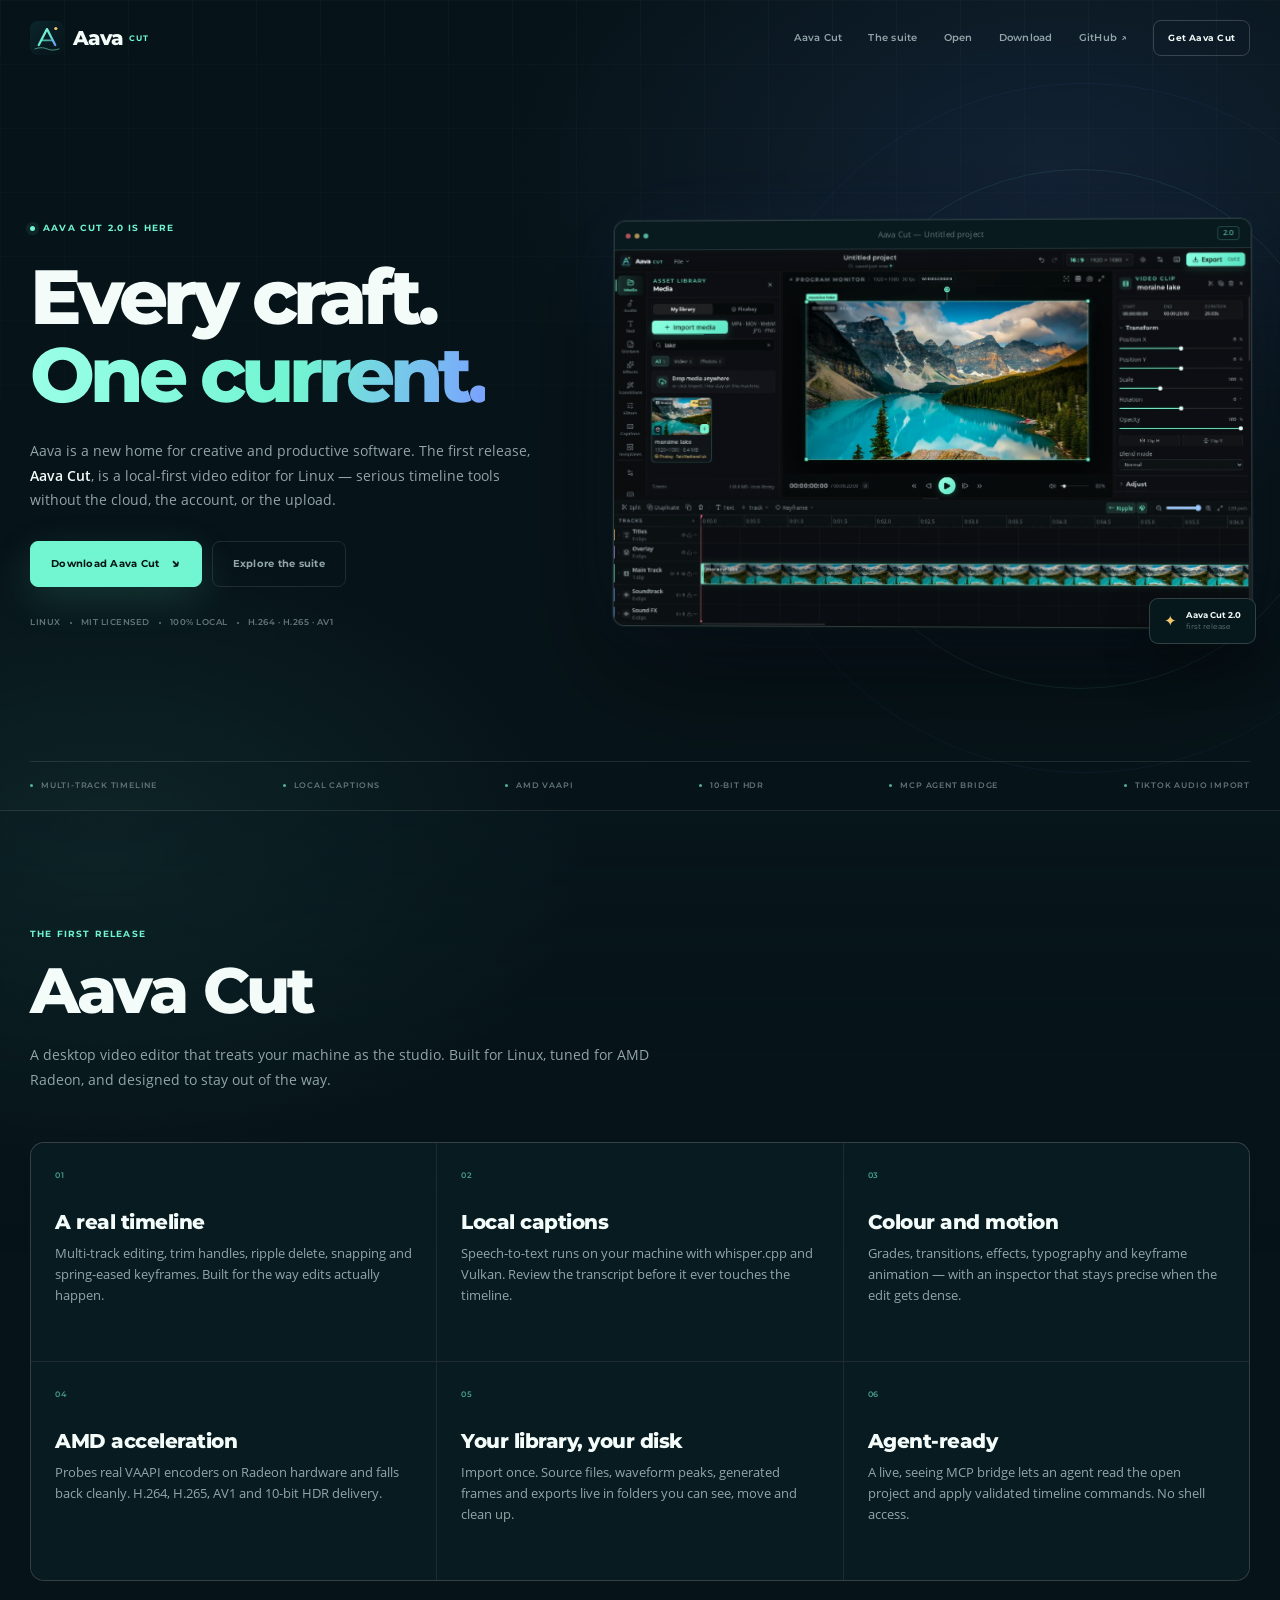
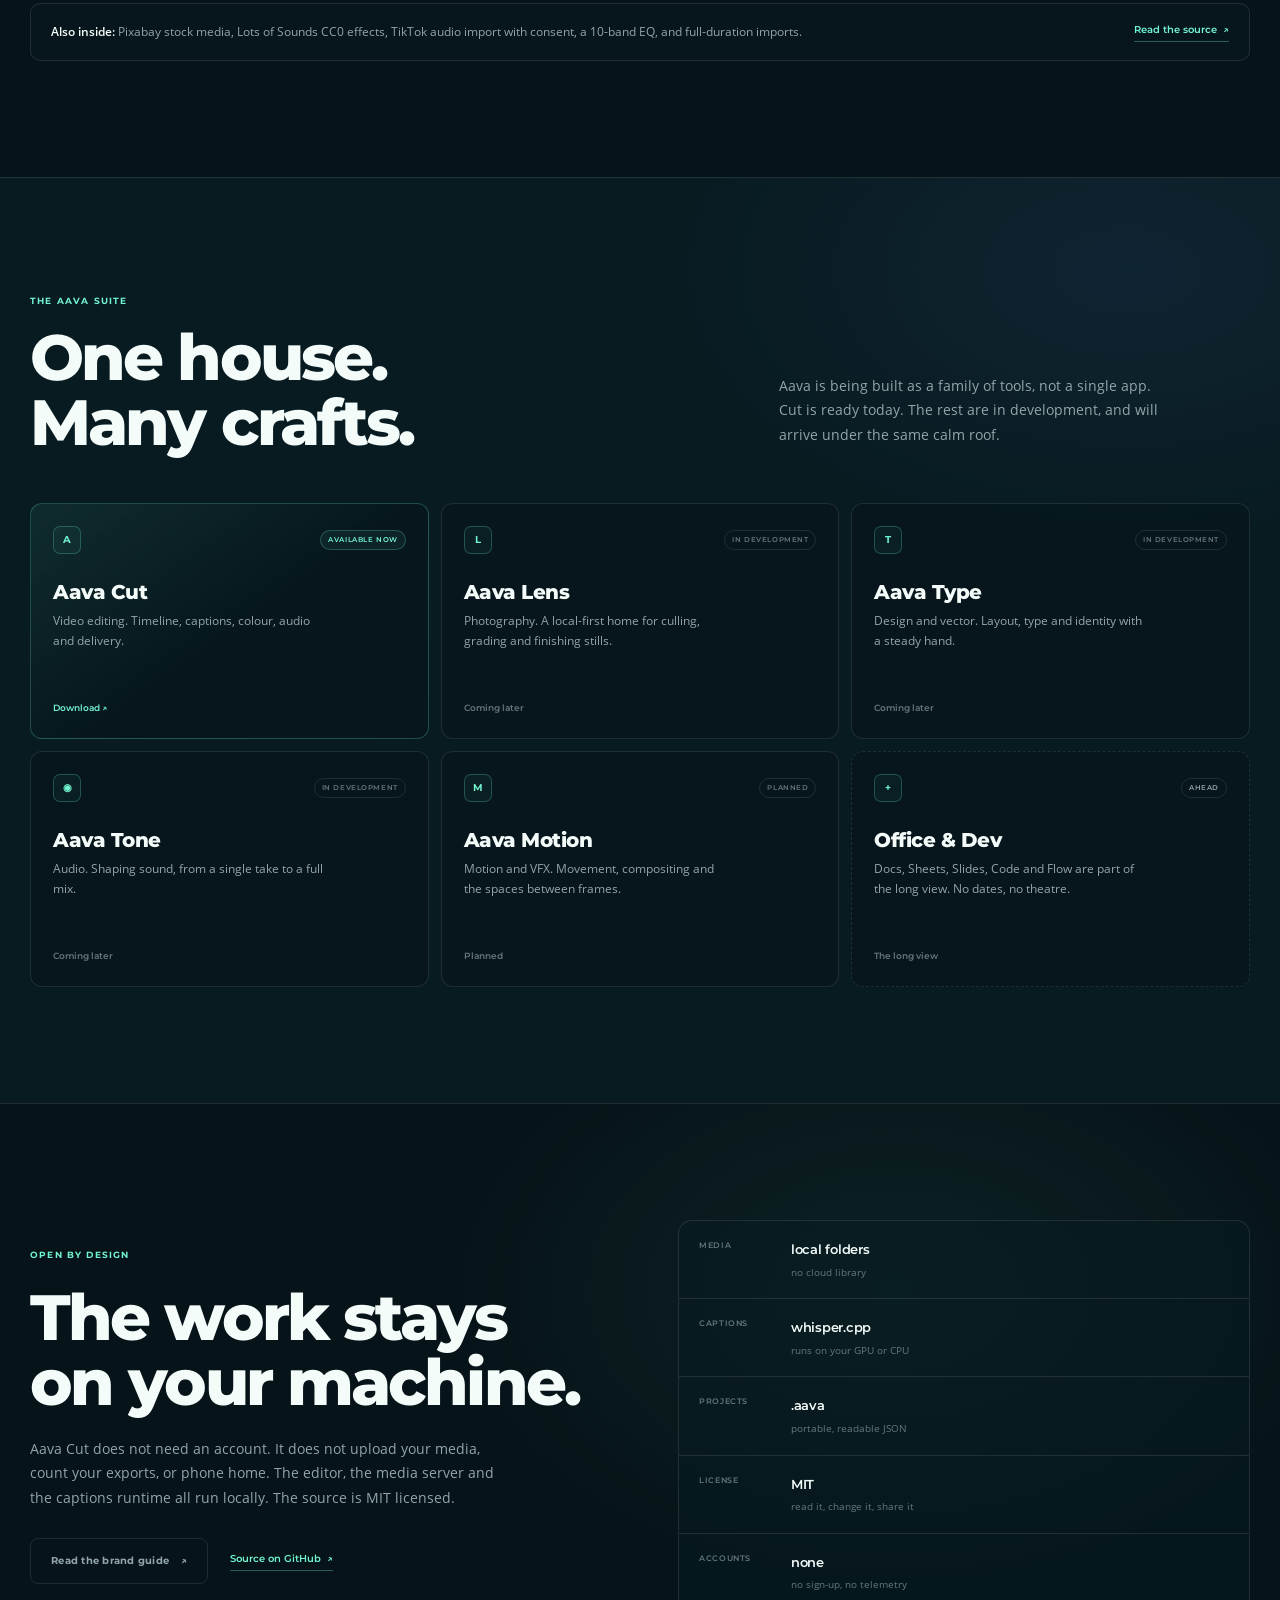
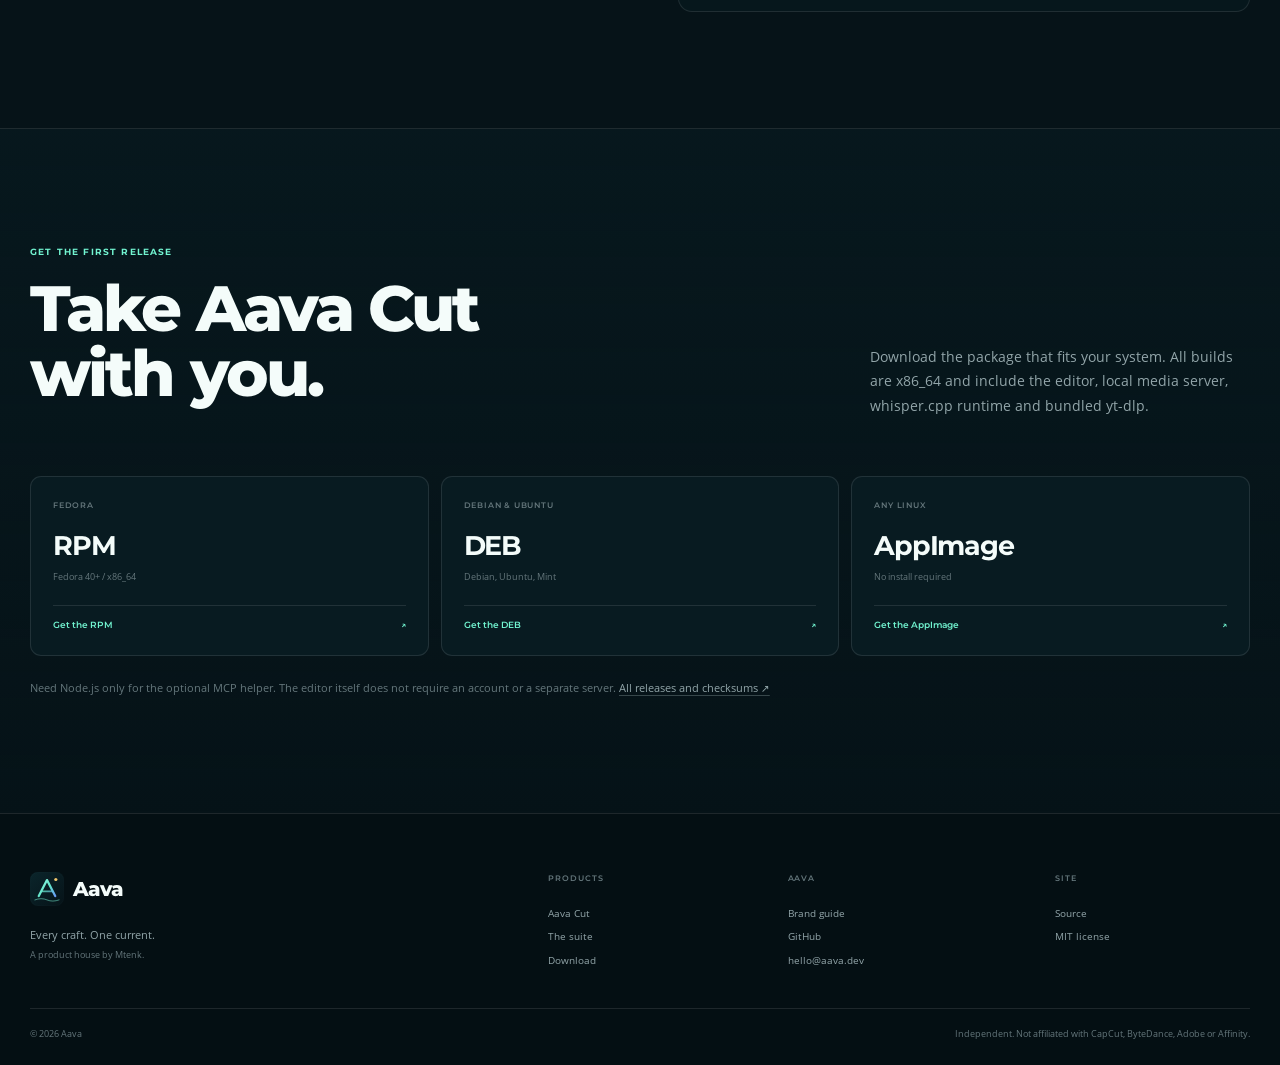
==== index.html @ 35f257f3 "feat: add Aava suite landing page" ====
<!doctype html>
<html lang="en">
<head>
  <script>document.documentElement.classList.add('js');</script>
  <meta charset="utf-8">
  <meta name="viewport" content="width=device-width, initial-scale=1">
  <title>Aava — Every craft. One current.</title>
  <meta name="description" content="Aava is a new home for creative and productive software. Aava Cut, the first release, is a local-first video editor for Linux.">
  <meta name="theme-color" content="#061318">
  <meta property="og:type" content="website">
  <meta property="og:title" content="Aava — Every craft. One current.">
  <meta property="og:description" content="Aava Cut is a local-first video editor for Linux. The first release from Aava.">
  <meta property="og:image" content="https://aava.dev/assets/og.jpg">
  <meta property="og:url" content="https://aava.dev">
  <meta name="twitter:card" content="summary_large_image">
  <link rel="icon" href="assets/favicon.png" sizes="512x512" type="image/png">
  <link rel="preload" href="assets/fonts/Montserrat-ExtraBold.otf" as="font" type="font/otf" crossorigin>
  <link rel="preload" href="assets/fonts/OpenSans-Regular.ttf" as="font" type="font/ttf" crossorigin>
  <link rel="stylesheet" href="styles.css">
</head>
<body>
  <a class="skip-link" href="#main">Skip to content</a>

  <header class="site-header" id="top">
    <div class="shell header-inner">
      <a class="brand" href="#top" aria-label="Aava home">
        <img src="assets/aava-mark.svg" width="34" height="34" alt="">
        <span class="brand-word">Aava</span>
        <span class="brand-edition">Cut</span>
      </a>

      <button class="nav-toggle" type="button" aria-expanded="false" aria-controls="primary-nav" aria-label="Open navigation">
        <span></span><span></span>
      </button>

      <nav class="primary-nav" id="primary-nav" aria-label="Primary">
        <a href="#cut">Aava Cut</a>
        <a href="#suite">The suite</a>
        <a href="#open">Open</a>
        <a href="#download">Download</a>
        <a class="nav-github" href="https://github.com/martintondel02/aava-cut" target="_blank" rel="noreferrer">GitHub <span aria-hidden="true">↗</span></a>
      </nav>

      <a class="button button-small header-cta" href="https://github.com/martintondel02/aava-cut/releases/latest" target="_blank" rel="noreferrer">
        Get Aava Cut
      </a>
    </div>
  </header>

  <main id="main">
    <section class="hero" aria-labelledby="hero-title">
      <div class="hero-grid shell">
        <div class="hero-copy reveal">
          <p class="eyebrow"><span class="status-dot"></span> Aava Cut 2.0 is here</p>
          <h1 id="hero-title">Every craft.<br><span>One current.</span></h1>
          <p class="hero-lead">
            Aava is a new home for creative and productive software. The first release,
            <strong>Aava Cut</strong>, is a local-first video editor for Linux — serious
            timeline tools without the cloud, the account, or the upload.
          </p>
          <div class="hero-actions">
            <a class="button button-primary" href="https://github.com/martintondel02/aava-cut/releases/latest" target="_blank" rel="noreferrer">
              <span>Download Aava Cut</span>
              <span class="button-arrow" aria-hidden="true">↘</span>
            </a>
            <a class="button button-quiet" href="#suite">Explore the suite</a>
          </div>
          <ul class="hero-meta" aria-label="Product facts">
            <li>Linux</li>
            <li>MIT licensed</li>
            <li>100% local</li>
            <li>H.264 · H.265 · AV1</li>
          </ul>
        </div>

        <div class="hero-visual reveal" aria-label="Aava Cut editing a mountain lake video">
          <div class="orbit orbit-one"></div>
          <div class="orbit orbit-two"></div>
          <figure class="app-frame">
            <div class="app-frame-bar" aria-hidden="true">
              <span class="traffic"><i></i><i></i><i></i></span>
              <span class="frame-title">Aava Cut — Untitled project</span>
              <span class="frame-pill">2.0</span>
            </div>
            <img src="assets/aava-cut.webp" width="1600" height="947" alt="Aava Cut editing a mountain lake clip with the timeline open">
          </figure>
          <div class="hero-badge">
            <span class="badge-star">✦</span>
            <span><strong>Aava Cut 2.0</strong><br><em>first release</em></span>
          </div>
        </div>
      </div>

      <div class="hero-strip shell" aria-label="Aava Cut capabilities">
        <span>Multi-track timeline</span>
        <span>Local captions</span>
        <span>AMD VAAPI</span>
        <span>10-bit HDR</span>
        <span>MCP agent bridge</span>
        <span>TikTok audio import</span>
      </div>
    </section>

    <section class="section cut-section" id="cut" aria-labelledby="cut-title">
      <div class="shell">
        <div class="section-head reveal">
          <p class="eyebrow">The first release</p>
          <h2 id="cut-title">Aava Cut</h2>
          <p>A desktop video editor that treats your machine as the studio. Built for Linux, tuned for AMD Radeon, and designed to stay out of the way.</p>
        </div>

        <div class="feature-grid">
          <article class="feature-card reveal">
            <span class="feature-index">01</span>
            <h3>A real timeline</h3>
            <p>Multi-track editing, trim handles, ripple delete, snapping and spring-eased keyframes. Built for the way edits actually happen.</p>
          </article>
          <article class="feature-card reveal">
            <span class="feature-index">02</span>
            <h3>Local captions</h3>
            <p>Speech-to-text runs on your machine with whisper.cpp and Vulkan. Review the transcript before it ever touches the timeline.</p>
          </article>
          <article class="feature-card reveal">
            <span class="feature-index">03</span>
            <h3>Colour and motion</h3>
            <p>Grades, transitions, effects, typography and keyframe animation — with an inspector that stays precise when the edit gets dense.</p>
          </article>
          <article class="feature-card reveal">
            <span class="feature-index">04</span>
            <h3>AMD acceleration</h3>
            <p>Probes real VAAPI encoders on Radeon hardware and falls back cleanly. H.264, H.265, AV1 and 10-bit HDR delivery.</p>
          </article>
          <article class="feature-card reveal">
            <span class="feature-index">05</span>
            <h3>Your library, your disk</h3>
            <p>Import once. Source files, waveform peaks, generated frames and exports live in folders you can see, move and clean up.</p>
          </article>
          <article class="feature-card reveal">
            <span class="feature-index">06</span>
            <h3>Agent-ready</h3>
            <p>A live, seeing MCP bridge lets an agent read the open project and apply validated timeline commands. No shell access.</p>
          </article>
        </div>

        <div class="cut-note reveal">
          <p><strong>Also inside:</strong> Pixabay stock media, Lots of Sounds CC0 effects, TikTok audio import with consent, a 10-band EQ, and full-duration imports.</p>
          <a class="text-link" href="https://github.com/martintondel02/aava-cut" target="_blank" rel="noreferrer">Read the source <span aria-hidden="true">↗</span></a>
        </div>
      </div>
    </section>

    <section class="section suite-section" id="suite" aria-labelledby="suite-title">
      <div class="shell">
        <div class="section-head suite-head reveal">
          <div>
            <p class="eyebrow">The Aava suite</p>
            <h2 id="suite-title">One house.<br>Many crafts.</h2>
          </div>
          <p>Aava is being built as a family of tools, not a single app. Cut is ready today. The rest are in development, and will arrive under the same calm roof.</p>
        </div>

        <div class="suite-grid">
          <a class="suite-card is-ready reveal" href="https://github.com/martintondel02/aava-cut/releases/latest" target="_blank" rel="noreferrer">
            <div class="suite-top"><span class="suite-icon">A</span><span class="pill pill-ready">Available now</span></div>
            <h3>Aava Cut</h3>
            <p>Video editing. Timeline, captions, colour, audio and delivery.</p>
            <span class="suite-link">Download <span aria-hidden="true">↗</span></span>
          </a>
          <article class="suite-card reveal">
            <div class="suite-top"><span class="suite-icon">L</span><span class="pill">In development</span></div>
            <h3>Aava Lens</h3>
            <p>Photography. A local-first home for culling, grading and finishing stills.</p>
            <span class="suite-link suite-muted">Coming later</span>
          </article>
          <article class="suite-card reveal">
            <div class="suite-top"><span class="suite-icon">T</span><span class="pill">In development</span></div>
            <h3>Aava Type</h3>
            <p>Design and vector. Layout, type and identity with a steady hand.</p>
            <span class="suite-link suite-muted">Coming later</span>
          </article>
          <article class="suite-card reveal">
            <div class="suite-top"><span class="suite-icon">◉</span><span class="pill">In development</span></div>
            <h3>Aava Tone</h3>
            <p>Audio. Shaping sound, from a single take to a full mix.</p>
            <span class="suite-link suite-muted">Coming later</span>
          </article>
          <article class="suite-card reveal">
            <div class="suite-top"><span class="suite-icon">M</span><span class="pill">Planned</span></div>
            <h3>Aava Motion</h3>
            <p>Motion and VFX. Movement, compositing and the spaces between frames.</p>
            <span class="suite-link suite-muted">Planned</span>
          </article>
          <article class="suite-card reveal suite-card-note">
            <div class="suite-top"><span class="suite-icon">+</span><span class="pill pill-quiet">Ahead</span></div>
            <h3>Office &amp; Dev</h3>
            <p>Docs, Sheets, Slides, Code and Flow are part of the long view. No dates, no theatre.</p>
            <span class="suite-link suite-muted">The long view</span>
          </article>
        </div>
      </div>
    </section>

    <section class="section open-section" id="open" aria-labelledby="open-title">
      <div class="shell open-grid">
        <div class="open-copy reveal">
          <p class="eyebrow">Open by design</p>
          <h2 id="open-title">The work stays<br>on your machine.</h2>
          <p>Aava Cut does not need an account. It does not upload your media, count your exports, or phone home. The editor, the media server and the captions runtime all run locally. The source is MIT licensed.</p>
          <div class="open-actions">
            <a class="button button-quiet" href="https://github.com/martintondel02/aava-cut/blob/main/docs/BRAND.md" target="_blank" rel="noreferrer">Read the brand guide <span aria-hidden="true">↗</span></a>
            <a class="text-link" href="https://github.com/martintondel02/aava-cut" target="_blank" rel="noreferrer">Source on GitHub <span aria-hidden="true">↗</span></a>
          </div>
        </div>
        <div class="open-panel reveal">
          <div class="open-row"><span>Media</span><strong>local folders</strong><em>no cloud library</em></div>
          <div class="open-row"><span>Captions</span><strong>whisper.cpp</strong><em>runs on your GPU or CPU</em></div>
          <div class="open-row"><span>Projects</span><strong>.aava</strong><em>portable, readable JSON</em></div>
          <div class="open-row"><span>License</span><strong>MIT</strong><em>read it, change it, share it</em></div>
          <div class="open-row"><span>Accounts</span><strong>none</strong><em>no sign-up, no telemetry</em></div>
        </div>
      </div>
    </section>

    <section class="section download-section" id="download" aria-labelledby="download-title">
      <div class="shell">
        <div class="section-head download-head reveal">
          <div class="download-copy">
            <p class="eyebrow">Get the first release</p>
            <h2 id="download-title">Take Aava Cut<br>with you.</h2>
          </div>
          <p>Download the package that fits your system. All builds are x86_64 and include the editor, local media server, whisper.cpp runtime and bundled yt-dlp.</p>
        </div>

        <div class="download-grid">
          <a class="download-card reveal" href="https://github.com/martintondel02/aava-cut/releases/latest" target="_blank" rel="noreferrer">
            <span class="download-kind">Fedora</span>
            <strong>RPM</strong>
            <span class="download-meta">Fedora 40+ / x86_64</span>
            <span class="download-cta">Get the RPM <span aria-hidden="true">↗</span></span>
          </a>
          <a class="download-card reveal" href="https://github.com/martintondel02/aava-cut/releases/latest" target="_blank" rel="noreferrer">
            <span class="download-kind">Debian &amp; Ubuntu</span>
            <strong>DEB</strong>
            <span class="download-meta">Debian, Ubuntu, Mint</span>
            <span class="download-cta">Get the DEB <span aria-hidden="true">↗</span></span>
          </a>
          <a class="download-card reveal" href="https://github.com/martintondel02/aava-cut/releases/latest" target="_blank" rel="noreferrer">
            <span class="download-kind">Any Linux</span>
            <strong>AppImage</strong>
            <span class="download-meta">No install required</span>
            <span class="download-cta">Get the AppImage <span aria-hidden="true">↗</span></span>
          </a>
        </div>

        <p class="download-note reveal">
          Need Node.js only for the optional MCP helper. The editor itself does not require an account or a separate server.
          <a href="https://github.com/martintondel02/aava-cut/releases" target="_blank" rel="noreferrer">All releases and checksums <span aria-hidden="true">↗</span></a>
        </p>
      </div>
    </section>
  </main>

  <footer class="site-footer">
    <div class="shell footer-grid">
      <div class="footer-brand">
        <a class="brand" href="#top" aria-label="Aava home">
          <img src="assets/aava-mark.svg" width="38" height="38" alt="">
          <span class="brand-word">Aava</span>
        </a>
        <p>Every craft. One current.</p>
        <p class="footer-small">A product house by Mtenk.</p>
      </div>
      <div class="footer-col">
        <span class="footer-label">Products</span>
        <a href="#cut">Aava Cut</a>
        <a href="#suite">The suite</a>
        <a href="https://github.com/martintondel02/aava-cut/releases/latest" target="_blank" rel="noreferrer">Download</a>
      </div>
      <div class="footer-col">
        <span class="footer-label">Aava</span>
        <a href="https://github.com/martintondel02/aava-cut/blob/main/docs/BRAND.md" target="_blank" rel="noreferrer">Brand guide</a>
        <a href="https://github.com/martintondel02/aava-cut" target="_blank" rel="noreferrer">GitHub</a>
        <a href="mailto:hello@aava.dev">hello@aava.dev</a>
      </div>
      <div class="footer-col">
        <span class="footer-label">Site</span>
        <a href="https://github.com/martintondel02/aava-site" target="_blank" rel="noreferrer">Source</a>
        <a href="https://github.com/martintondel02/aava-cut/blob/main/LICENSE" target="_blank" rel="noreferrer">MIT license</a>
      </div>
    </div>
    <div class="shell footer-bottom">
      <span>© <span id="year">2026</span> Aava</span>
      <span>Independent. Not affiliated with CapCut, ByteDance, Adobe or Affinity.</span>
    </div>
  </footer>

  <script src="script.js"></script>
</body>
</html>
---- styles.css ----
@font-face {
  font-family: 'Montserrat';
  src: url('assets/fonts/Montserrat-Regular.otf') format('opentype');
  font-weight: 400;
  font-style: normal;
  font-display: swap;
}
@font-face {
  font-family: 'Montserrat';
  src: url('assets/fonts/Montserrat-Medium.otf') format('opentype');
  font-weight: 500;
  font-style: normal;
  font-display: swap;
}
@font-face {
  font-family: 'Montserrat';
  src: url('assets/fonts/Montserrat-SemiBold.otf') format('opentype');
  font-weight: 600;
  font-style: normal;
  font-display: swap;
}
@font-face {
  font-family: 'Montserrat';
  src: url('assets/fonts/Montserrat-Bold.otf') format('opentype');
  font-weight: 700;
  font-style: normal;
  font-display: swap;
}
@font-face {
  font-family: 'Montserrat';
  src: url('assets/fonts/Montserrat-ExtraBold.otf') format('opentype');
  font-weight: 800;
  font-style: normal;
  font-display: swap;
}
@font-face {
  font-family: 'Montserrat';
  src: url('assets/fonts/Montserrat-Black.otf') format('opentype');
  font-weight: 900;
  font-style: normal;
  font-display: swap;
}
@font-face {
  font-family: 'Open Sans';
  src: url('assets/fonts/OpenSans-Regular.ttf') format('truetype');
  font-weight: 400;
  font-style: normal;
  font-display: swap;
}
@font-face {
  font-family: 'Open Sans';
  src: url('assets/fonts/OpenSans-Semibold.ttf') format('truetype');
  font-weight: 600;
  font-style: normal;
  font-display: swap;
}
@font-face {
  font-family: 'Open Sans';
  src: url('assets/fonts/OpenSans-Bold.ttf') format('truetype');
  font-weight: 700;
  font-style: normal;
  font-display: swap;
}

:root {
  --abyss: #061318;
  --deep: #081b21;
  --shoal: #0c272e;
  --glass: #72f5d1;
  --glass-bright: #9bffe8;
  --current: #6a8dff;
  --gold: #f2c66d;
  --foam: #f4fcfa;
  --mist: #92a5a9;
  --faint: #65777c;
  --line: rgba(255, 255, 255, 0.1);
  --line-strong: rgba(255, 255, 255, 0.18);
  --display: 'Montserrat', 'Arial Black', sans-serif;
  --body: 'Open Sans', system-ui, sans-serif;
  --radius: 14px;
  --shell: 1220px;
}

* { box-sizing: border-box; }

html {
  scroll-behavior: smooth;
  background: var(--abyss);
}

body {
  margin: 0;
  color: var(--foam);
  background:
    radial-gradient(900px 560px at 82% 4%, rgba(106, 141, 255, .12), transparent 62%),
    radial-gradient(760px 500px at 8% 20%, rgba(98, 227, 201, .09), transparent 64%),
    var(--abyss);
  font-family: var(--body);
  font-size: 16px;
  line-height: 1.65;
  -webkit-font-smoothing: antialiased;
  text-rendering: optimizeLegibility;
}

body::before {
  content: '';
  position: fixed;
  inset: 0;
  pointer-events: none;
  z-index: 0;
  background-image:
    linear-gradient(rgba(255,255,255,.022) 1px, transparent 1px),
    linear-gradient(90deg, rgba(255,255,255,.022) 1px, transparent 1px);
  background-size: 64px 64px;
  mask-image: linear-gradient(to bottom, black, transparent 76%);
}

::selection { background: rgba(114, 245, 209, .3); color: #fff; }

img { max-width: 100%; display: block; }
a { color: inherit; }
button { font: inherit; }
h1, h2, h3, p { margin-top: 0; }

h1, h2, h3 {
  font-family: var(--display);
  font-weight: 800;
  letter-spacing: -0.045em;
  line-height: 1.02;
}

h2 { font-size: clamp(40px, 5vw, 66px); margin-bottom: 18px; }
h3 { font-size: 20px; letter-spacing: -0.025em; }

.shell {
  width: min(var(--shell), calc(100% - 48px));
  margin-inline: auto;
}

.skip-link {
  position: fixed;
  top: -100px;
  left: 12px;
  z-index: 100;
  padding: 10px 16px;
  border-radius: 8px;
  background: var(--glass);
  color: var(--abyss);
  font-weight: 700;
  transition: top .2s ease;
}
.skip-link:focus { top: 12px; }

/* ---------- Header ---------- */
.site-header {
  position: sticky;
  top: 0;
  z-index: 30;
  border-bottom: 1px solid transparent;
  transition: background .25s ease, border-color .25s ease;
}
.site-header.is-scrolled {
  background: rgba(6, 19, 24, .86);
  border-bottom-color: var(--line);
  backdrop-filter: blur(18px);
}
.header-inner {
  min-height: 76px;
  display: flex;
  align-items: center;
  gap: 26px;
}
.brand {
  display: inline-flex;
  align-items: center;
  gap: 9px;
  text-decoration: none;
  flex: 0 0 auto;
}
.brand img { width: 34px; height: 34px; }
.brand-word {
  font-family: var(--display);
  font-weight: 800;
  font-size: 20px;
  letter-spacing: -0.055em;
}
.brand-edition {
  margin-left: -3px;
  color: var(--glass);
  font-family: var(--display);
  font-size: 8px;
  font-weight: 700;
  letter-spacing: .17em;
  text-transform: uppercase;
  transform: translateY(1px);
}
.primary-nav {
  display: flex;
  align-items: center;
  gap: 26px;
  margin-left: auto;
}
.primary-nav a {
  color: var(--mist);
  font-family: var(--display);
  font-size: 10px;
  font-weight: 600;
  letter-spacing: .025em;
  text-decoration: none;
  transition: color .2s ease;
}
.primary-nav a:hover { color: var(--foam); }
.nav-github { display: inline-flex; gap: 4px; }
.header-cta { flex: 0 0 auto; }
.nav-toggle {
  display: none;
  width: 40px;
  height: 40px;
  margin-left: auto;
  border: 1px solid var(--line);
  border-radius: 8px;
  background: transparent;
  color: var(--foam);
  cursor: pointer;
}
.nav-toggle span {
  display: block;
  width: 16px;
  height: 1px;
  margin: 4px auto;
  background: currentColor;
  transition: transform .2s ease;
}

/* ---------- Buttons ---------- */
.button {
  display: inline-flex;
  align-items: center;
  justify-content: center;
  gap: 12px;
  min-height: 46px;
  padding: 0 20px;
  border: 1px solid var(--line-strong);
  border-radius: 8px;
  color: var(--foam);
  background: transparent;
  font-family: var(--display);
  font-size: 10px;
  font-weight: 700;
  letter-spacing: .025em;
  text-decoration: none;
  cursor: pointer;
  transition: border-color .2s ease, background .2s ease, color .2s ease, transform .2s ease;
}
.button:hover { border-color: rgba(255,255,255,.32); transform: translateY(-1px); }
.button-primary {
  border-color: var(--glass);
  background: var(--glass);
  color: #041512;
  box-shadow: 0 12px 42px rgba(114,245,209,.14);
}
.button-primary:hover {
  background: var(--glass-bright);
  border-color: var(--glass-bright);
  box-shadow: 0 16px 52px rgba(114,245,209,.2);
}
.button-quiet { color: var(--mist); border-color: var(--line); }
.button-quiet:hover { color: var(--foam); background: rgba(255,255,255,.035); }
.button-small { min-height: 36px; padding: 0 14px; font-size: 9px; }
.button-arrow { font-size: 15px; line-height: 1; transform: translateY(-1px); }
.text-link {
  display: inline-flex;
  align-items: center;
  gap: 6px;
  color: var(--glass);
  font-family: var(--display);
  font-size: 10px;
  font-weight: 600;
  text-decoration: none;
  border-bottom: 1px solid rgba(114,245,209,.32);
  padding-bottom: 2px;
}
.text-link:hover { color: var(--glass-bright); border-bottom-color: var(--glass-bright); }

/* ---------- Hero ---------- */
.hero {
  position: relative;
  padding: 64px 0 0;
  overflow: hidden;
}
.hero::before {
  content: '';
  position: absolute;
  z-index: -1;
  top: 4%;
  right: -16%;
  width: 720px;
  height: 720px;
  border-radius: 50%;
  background: radial-gradient(circle, rgba(114,245,209,.12), transparent 62%);
  filter: blur(10px);
}
.hero-grid {
  display: grid;
  grid-template-columns: minmax(0, .9fr) minmax(0, 1.1fr);
  align-items: center;
  gap: 58px;
  min-height: 620px;
  padding-bottom: 52px;
}
.eyebrow {
  display: flex;
  align-items: center;
  gap: 8px;
  margin-bottom: 22px;
  color: var(--glass);
  font-family: var(--display);
  font-size: 9px;
  font-weight: 700;
  letter-spacing: .13em;
  text-transform: uppercase;
}
.status-dot {
  width: 5px;
  height: 5px;
  border-radius: 50%;
  background: var(--glass);
  box-shadow: 0 0 0 4px rgba(114,245,209,.08);
}
.hero h1 {
  max-width: 610px;
  margin-bottom: 25px;
  font-size: clamp(52px, 6vw, 82px);
  font-weight: 800;
  letter-spacing: -0.065em;
}
.hero h1 span {
  color: transparent;
  background: linear-gradient(100deg, var(--glass-bright), var(--glass) 58%, #7aa1ff);
  -webkit-background-clip: text;
  background-clip: text;
}
.hero-lead {
  max-width: 530px;
  margin-bottom: 28px;
  color: var(--mist);
  font-size: 14px;
  line-height: 1.75;
}
.hero-lead strong { color: var(--foam); font-weight: 600; }
.hero-actions { display: flex; flex-wrap: wrap; gap: 10px; margin-bottom: 28px; }
.hero-meta {
  display: flex;
  flex-wrap: wrap;
  gap: 8px 20px;
  margin: 0;
  padding: 0;
  list-style: none;
  color: var(--faint);
  font-family: var(--display);
  font-size: 8.5px;
  font-weight: 600;
  letter-spacing: .06em;
  text-transform: uppercase;
}
.hero-meta li { position: relative; }
.hero-meta li + li::before {
  content: '';
  position: absolute;
  left: -11px;
  top: 50%;
  width: 2px;
  height: 2px;
  border-radius: 50%;
  background: var(--faint);
}
.hero-visual {
  position: relative;
  padding: 16px 0 20px;
}
.app-frame {
  position: relative;
  z-index: 2;
  margin: 0;
  border: 1px solid rgba(255,255,255,.15);
  border-radius: 12px;
  background: #07171c;
  box-shadow:
    0 40px 120px rgba(0,0,0,.52),
    0 0 0 1px rgba(114,245,209,.06),
    0 0 80px rgba(106,141,255,.08);
  transform: perspective(1200px) rotateY(-1.5deg) rotateX(.6deg);
  overflow: hidden;
}
.app-frame-bar {
  display: flex;
  align-items: center;
  gap: 8px;
  height: 29px;
  padding: 0 11px;
  border-bottom: 1px solid var(--line);
  background: #091a1f;
}
.traffic { display: flex; gap: 4px; }
.traffic i { width: 5px; height: 5px; border-radius: 50%; background: #f56d75; opacity: .7; }
.traffic i:nth-child(2) { background: var(--gold); }
.traffic i:nth-child(3) { background: var(--glass); }
.frame-title {
  flex: 1;
  color: var(--faint);
  font-size: 7.5px;
  text-align: center;
  letter-spacing: .02em;
}
.frame-pill {
  padding: 1px 5px;
  border: 1px solid rgba(114,245,209,.2);
  border-radius: 3px;
  color: var(--glass);
  font-size: 6.5px;
}
.app-frame img { width: 100%; height: auto; }
.hero-badge {
  position: absolute;
  z-index: 3;
  right: -6px;
  bottom: 3px;
  display: flex;
  align-items: center;
  gap: 9px;
  padding: 10px 14px;
  border: 1px solid var(--line-strong);
  border-radius: 9px;
  background: rgba(7, 25, 30, .92);
  box-shadow: 0 18px 44px rgba(0,0,0,.35);
  backdrop-filter: blur(12px);
  font-family: var(--display);
  font-size: 8px;
  line-height: 1.45;
}
.hero-badge strong { color: var(--foam); font-size: 8.5px; }
.hero-badge em { color: var(--faint); font-style: normal; font-size: 7.5px; }
.badge-star { color: var(--gold); font-size: 15px; }
.orbit {
  position: absolute;
  z-index: 1;
  border: 1px solid rgba(114,245,209,.1);
  border-radius: 50%;
  pointer-events: none;
}
.orbit-one { width: 520px; height: 520px; top: -34px; right: -90px; }
.orbit-two { width: 690px; height: 690px; top: -120px; right: -180px; border-color: rgba(106,141,255,.07); }
.hero-strip {
  display: flex;
  flex-wrap: wrap;
  align-items: center;
  justify-content: space-between;
  gap: 10px 24px;
  padding: 17px 0 18px;
  border-top: 1px solid var(--line);
  color: var(--faint);
  font-family: var(--display);
  font-size: 8px;
  font-weight: 600;
  letter-spacing: .1em;
  text-transform: uppercase;
}
.hero-strip span { display: inline-flex; align-items: center; gap: 8px; }
.hero-strip span::before {
  content: '';
  width: 3px;
  height: 3px;
  border-radius: 50%;
  background: var(--glass);
  opacity: .7;
}

/* ---------- Sections ---------- */
.section {
  position: relative;
  padding: 116px 0;
  border-top: 1px solid var(--line);
}
.section-head { max-width: 620px; margin-bottom: 50px; }
.section-head h2 { margin-bottom: 20px; }
.section-head > p:not(.eyebrow) {
  color: var(--mist);
  font-size: 14px;
  line-height: 1.75;
}
.section-head .eyebrow { margin-bottom: 16px; }

/* Cut */
.cut-section { background: linear-gradient(180deg, rgba(8,27,33,.36), transparent 46%); }
.feature-grid {
  display: grid;
  grid-template-columns: repeat(3, minmax(0, 1fr));
  gap: 1px;
  overflow: hidden;
  border: 1px solid var(--line);
  border-radius: var(--radius);
  background: var(--line);
}
.feature-card {
  min-height: 218px;
  padding: 26px 24px;
  background: var(--deep);
  transition: background .2s ease;
}
.feature-card:hover { background: #0a2027; }
.feature-index {
  display: block;
  margin-bottom: 30px;
  color: rgba(114,245,209,.6);
  font-family: var(--display);
  font-size: 8px;
  font-weight: 600;
  letter-spacing: .1em;
}
.feature-card h3 { margin-bottom: 10px; }
.feature-card p { margin-bottom: 0; color: var(--mist); font-size: 12.5px; line-height: 1.7; }
.cut-note {
  display: flex;
  align-items: center;
  justify-content: space-between;
  gap: 20px;
  margin-top: 22px;
  padding: 18px 20px;
  border: 1px solid var(--line);
  border-radius: 10px;
  background: rgba(8,27,33,.5);
}
.cut-note p { margin-bottom: 0; color: var(--mist); font-size: 11.5px; }
.cut-note strong { color: var(--foam); font-weight: 600; }

/* Suite */
.suite-section {
  background:
    radial-gradient(700px 420px at 88% 10%, rgba(106,141,255,.08), transparent 65%),
    var(--deep);
}
.suite-head {
  display: grid;
  grid-template-columns: 1.2fr .8fr;
  align-items: end;
  gap: 42px;
  max-width: none;
  margin-bottom: 48px;
}
.suite-head h2 { margin-bottom: 0; }
.suite-head > p { max-width: 390px; margin-bottom: 8px; }
.suite-grid {
  display: grid;
  grid-template-columns: repeat(3, minmax(0, 1fr));
  gap: 12px;
}
.suite-card {
  display: flex;
  flex-direction: column;
  min-height: 236px;
  padding: 22px;
  border: 1px solid var(--line);
  border-radius: 12px;
  background: rgba(6,19,24,.45);
  text-decoration: none;
  transition: border-color .2s ease, background .2s ease, transform .2s ease;
}
.suite-card:hover { border-color: var(--line-strong); background: rgba(12,39,46,.54); transform: translateY(-2px); }
.suite-card.is-ready {
  border-color: rgba(114,245,209,.24);
  background: linear-gradient(145deg, rgba(114,245,209,.08), rgba(6,19,24,.45) 52%);
}
.suite-top { display: flex; align-items: center; justify-content: space-between; margin-bottom: 28px; }
.suite-icon {
  display: grid;
  place-items: center;
  width: 28px;
  height: 28px;
  border: 1px solid rgba(114,245,209,.24);
  border-radius: 7px;
  color: var(--glass);
  font-family: var(--display);
  font-size: 10px;
  font-weight: 700;
  background: rgba(114,245,209,.04);
}
.suite-card h3 { margin-bottom: 8px; }
.suite-card p { max-width: 270px; margin-bottom: 20px; color: var(--mist); font-size: 12px; line-height: 1.7; }
.suite-link {
  margin-top: auto;
  color: var(--glass);
  font-family: var(--display);
  font-size: 9px;
  font-weight: 600;
}
.suite-muted { color: var(--faint); }
.pill {
  padding: 3px 7px;
  border: 1px solid var(--line);
  border-radius: 999px;
  color: var(--faint);
  font-family: var(--display);
  font-size: 7px;
  font-weight: 600;
  letter-spacing: .08em;
  text-transform: uppercase;
}
.pill-ready { color: var(--glass); border-color: rgba(114,245,209,.24); background: rgba(114,245,209,.06); }
.pill-quiet { color: var(--mist); }
.suite-card-note { border-style: dashed; }

/* Open */
.open-section {
  background:
    radial-gradient(700px 460px at 70% 30%, rgba(114,245,209,.065), transparent 64%),
    var(--abyss);
}
.open-grid {
  display: grid;
  grid-template-columns: 1fr 1fr;
  align-items: center;
  gap: 76px;
}
.open-copy h2 { margin-bottom: 22px; }
.open-copy > p:not(.eyebrow) { max-width: 470px; color: var(--mist); font-size: 13.5px; line-height: 1.8; }
.open-actions { display: flex; flex-wrap: wrap; align-items: center; gap: 22px; margin-top: 28px; }
.open-panel {
  overflow: hidden;
  border: 1px solid var(--line);
  border-radius: var(--radius);
  background: rgba(8,27,33,.56);
}
.open-row {
  display: grid;
  grid-template-columns: 80px 1fr;
  gap: 4px 12px;
  padding: 18px 20px;
  border-bottom: 1px solid var(--line);
}
.open-row:last-child { border-bottom: 0; }
.open-row span {
  grid-row: span 2;
  color: var(--faint);
  font-family: var(--display);
  font-size: 8px;
  font-weight: 600;
  letter-spacing: .08em;
  text-transform: uppercase;
}
.open-row strong { color: var(--foam); font-family: var(--display); font-size: 13px; font-weight: 600; letter-spacing: -.02em; }
.open-row em { color: var(--faint); font-size: 9.5px; font-style: normal; }

/* Download */
.download-section { background: linear-gradient(180deg, rgba(8,27,33,.62), transparent); }
.download-head { display: flex; align-items: end; justify-content: space-between; gap: 40px; max-width: none; }
.download-copy { flex: 0 0 auto; }
.download-head > p:not(.eyebrow) { max-width: 380px; margin-bottom: 8px; }
.download-grid {
  display: grid;
  grid-template-columns: repeat(3, minmax(0, 1fr));
  gap: 12px;
}
.download-card {
  position: relative;
  display: flex;
  flex-direction: column;
  min-height: 180px;
  padding: 22px;
  border: 1px solid var(--line);
  border-radius: 11px;
  background: var(--deep);
  text-decoration: none;
  transition: border-color .2s ease, transform .2s ease, background .2s ease;
}
.download-card:hover { border-color: rgba(114,245,209,.28); background: #0a2027; transform: translateY(-2px); }
.download-kind {
  color: var(--faint);
  font-family: var(--display);
  font-size: 8px;
  font-weight: 600;
  letter-spacing: .1em;
  text-transform: uppercase;
}
.download-card strong { margin-top: auto; font-family: var(--display); font-size: 27px; letter-spacing: -.045em; }
.download-meta { margin-top: 2px; color: var(--faint); font-size: 9px; }
.download-cta {
  display: flex;
  align-items: center;
  justify-content: space-between;
  margin-top: 20px;
  padding-top: 12px;
  border-top: 1px solid var(--line);
  color: var(--glass);
  font-family: var(--display);
  font-size: 9px;
  font-weight: 600;
}
.download-note {
  margin: 24px 0 0;
  color: var(--faint);
  font-size: 10.5px;
}
.download-note a { color: var(--mist); text-decoration-color: rgba(146,165,169,.35); text-underline-offset: 3px; }

/* Footer */
.site-footer {
  padding: 58px 0 24px;
  border-top: 1px solid var(--line);
  background: #040f13;
}
.footer-grid {
  display: grid;
  grid-template-columns: 1.7fr .7fr .8fr .7fr;
  gap: 44px;
  padding-bottom: 40px;
}
.footer-brand p { margin: 12px 0 0; color: var(--mist); font-size: 11px; }
.footer-brand .footer-small { margin-top: 4px; color: var(--faint); font-size: 9px; }
.footer-label {
  display: block;
  margin-bottom: 12px;
  color: var(--faint);
  font-family: var(--display);
  font-size: 8px;
  font-weight: 600;
  letter-spacing: .12em;
  text-transform: uppercase;
}
.footer-col { display: flex; flex-direction: column; align-items: flex-start; gap: 7px; }
.footer-col a { color: var(--mist); font-size: 10px; text-decoration: none; }
.footer-col a:hover { color: var(--foam); }
.footer-bottom {
  display: flex;
  justify-content: space-between;
  gap: 20px;
  padding-top: 18px;
  border-top: 1px solid var(--line);
  color: var(--faint);
  font-size: 8.5px;
}

/* ---------- Reveal ---------- */
html.js .reveal {
  opacity: 0;
  transform: translateY(16px);
  transition: opacity .65s cubic-bezier(.2,.65,.25,1), transform .65s cubic-bezier(.2,.65,.25,1);
}
html.js .reveal.is-visible { opacity: 1; transform: none; }

/* ---------- Responsive ---------- */
@media (max-width: 1080px) {
  .hero-grid { gap: 34px; grid-template-columns: .92fr 1.08fr; }
  .feature-card { padding: 22px 19px; }
  .open-grid { gap: 44px; }
  .suite-head { gap: 26px; }
}

@media (max-width: 860px) {
  .header-inner { min-height: 66px; gap: 12px; }
  .primary-nav {
    position: absolute;
    top: 66px;
    left: 24px;
    right: 24px;
    display: none;
    flex-direction: column;
    align-items: stretch;
    gap: 0;
    padding: 8px;
    border: 1px solid var(--line-strong);
    border-radius: 10px;
    background: rgba(6,19,24,.97);
    box-shadow: 0 20px 50px rgba(0,0,0,.42);
    backdrop-filter: blur(20px);
  }
  .primary-nav.is-open { display: flex; }
  .primary-nav a { padding: 11px 10px; font-size: 11px; }
  .nav-toggle { display: block; }
  .header-cta { display: none; }
  .hero { padding-top: 44px; }
  .hero-grid { grid-template-columns: 1fr; gap: 24px; min-height: 0; padding-bottom: 44px; }
  .hero h1 { max-width: 540px; }
  .hero-visual { width: 100%; max-width: 720px; }
  .hero-badge { right: 8px; }
  .feature-grid { grid-template-columns: repeat(2, minmax(0, 1fr)); }
  .suite-grid { grid-template-columns: repeat(2, minmax(0, 1fr)); }
  .open-grid { grid-template-columns: 1fr; gap: 34px; }
  .download-head, .suite-head { display: block; }
  .download-head > p:not(.eyebrow), .suite-head > p:not(.eyebrow) { margin-top: 18px; max-width: 560px; }
  .download-head { gap: 12px; }
  .download-grid { grid-template-columns: 1fr; }
  .download-card { min-height: 150px; }
  .footer-grid { grid-template-columns: 1.4fr 1fr 1fr; gap: 32px; }
  .footer-brand { grid-column: 1 / -1; }
}

@media (max-width: 580px) {
  .shell { width: min(var(--shell), calc(100% - 32px)); }
  .section { padding: 76px 0; }
  .hero { padding-top: 36px; }
  .hero h1 { font-size: clamp(48px, 14vw, 66px); }
  .hero-lead { font-size: 13px; }
  .hero-actions { flex-direction: column; align-items: stretch; }
  .hero-actions .button { width: 100%; }
  .hero-meta { gap: 7px 18px; font-size: 8px; }
  .hero-strip { justify-content: flex-start; gap: 10px 18px; font-size: 7px; }
  .hero-visual { padding-top: 8px; }
  .hero-badge { right: 0; bottom: -4px; }
  .feature-grid, .suite-grid { grid-template-columns: 1fr; }
  .feature-card { min-height: 0; }
  .feature-index { margin-bottom: 18px; }
  .cut-note { align-items: flex-start; flex-direction: column; }
  .open-row { grid-template-columns: 68px 1fr; }
  .footer-grid { grid-template-columns: 1fr 1fr; gap: 26px; }
  .footer-brand { grid-column: 1 / -1; }
  .footer-bottom { flex-direction: column; gap: 6px; }
}

@media (prefers-reduced-motion: reduce) {
  html { scroll-behavior: auto; }
  *, *::before, *::after { animation-duration: .001ms !important; transition-duration: .001ms !important; }
  html.js .reveal { opacity: 1; transform: none; }
}
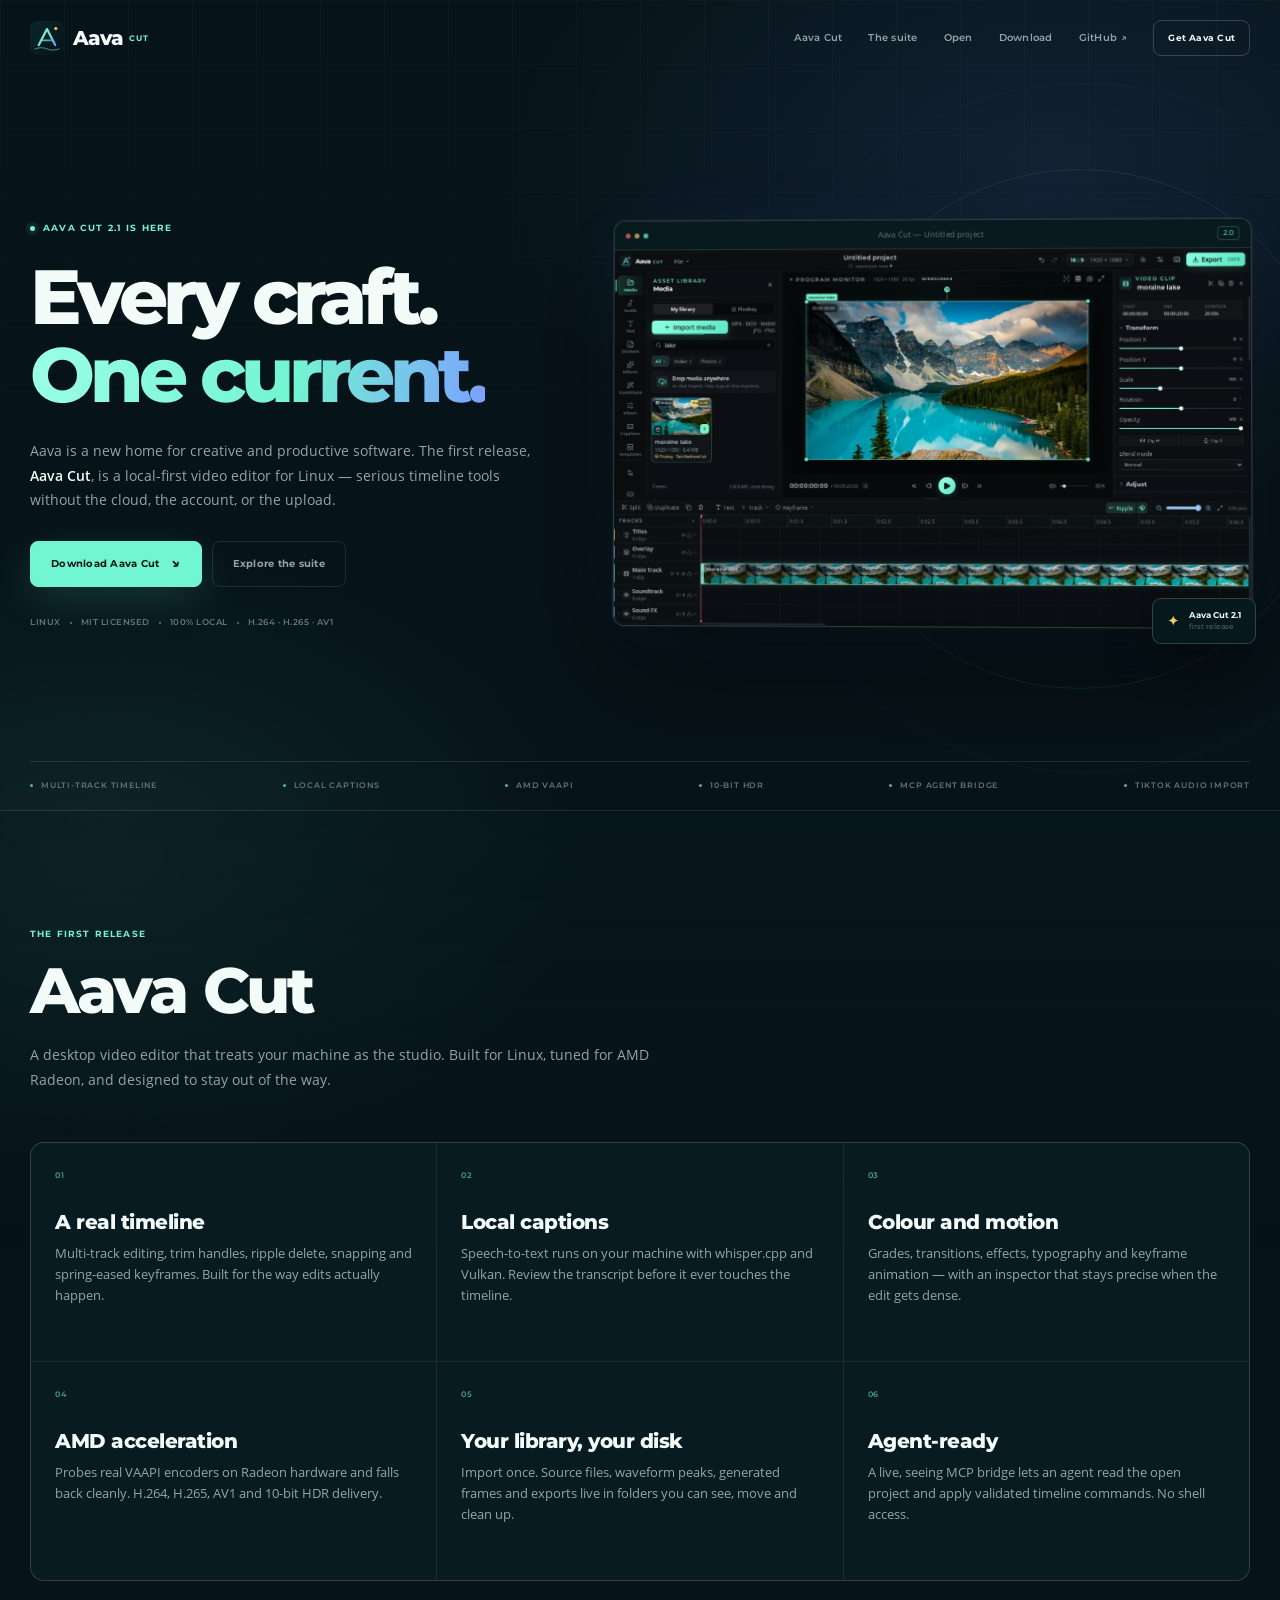
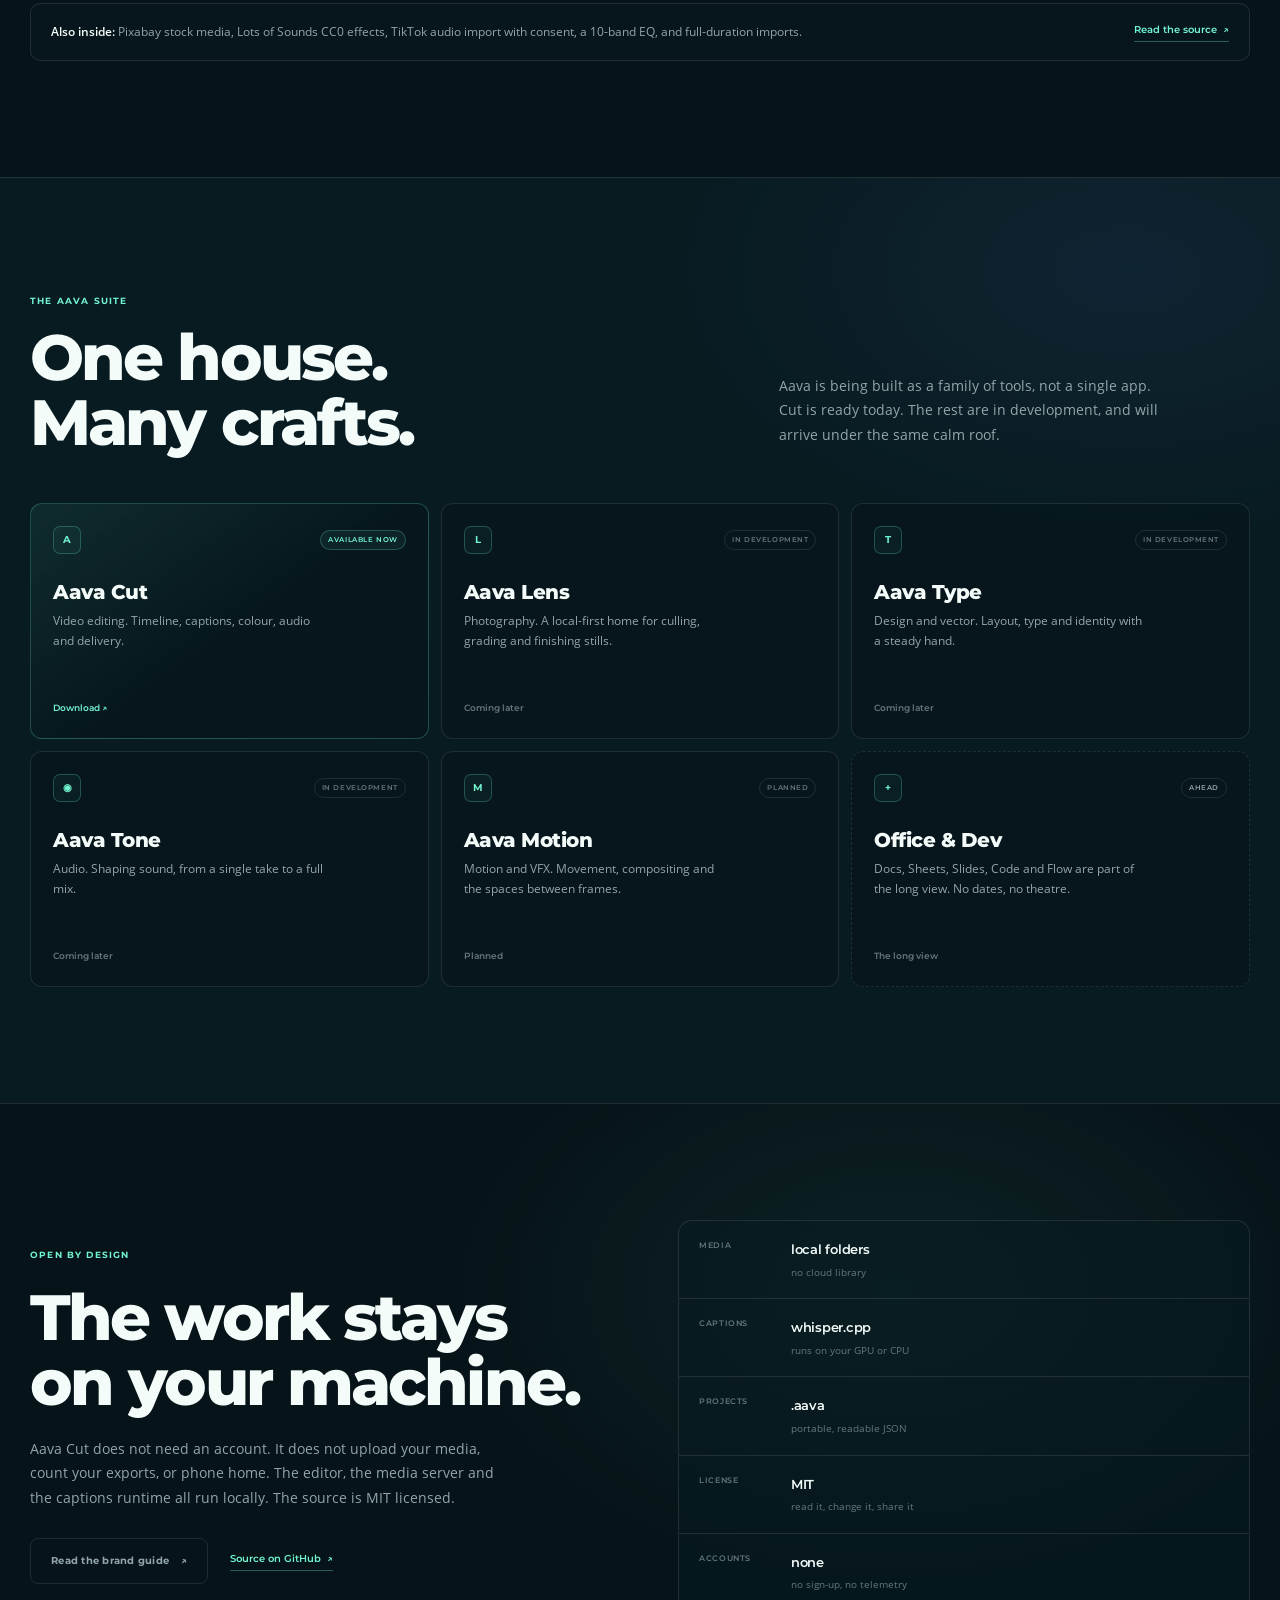
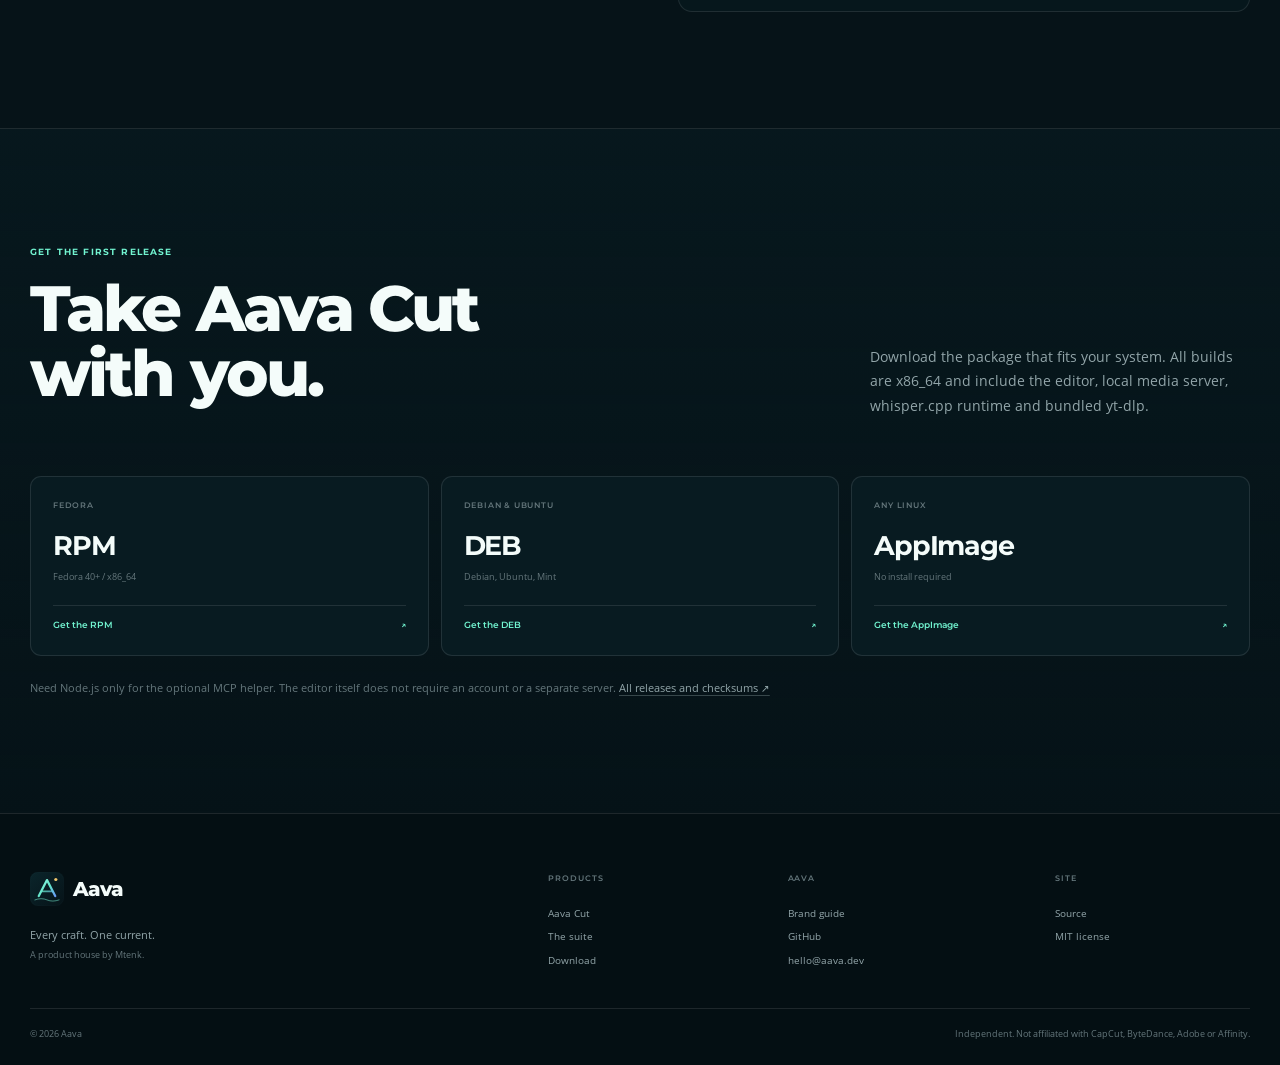
==== commit fc854536: "chore: reflect Aava Cut 2.1" ====
--- a/index.html
+++ b/index.html
@@ -13,6 +13,7 @@
   <meta property="og:image" content="https://aava.dev/assets/og.jpg">
   <meta property="og:url" content="https://aava.dev">
   <meta name="twitter:card" content="summary_large_image">
+  <link rel="canonical" href="https://aava.dev/">
   <link rel="icon" href="assets/favicon.png" sizes="512x512" type="image/png">
   <link rel="preload" href="assets/fonts/Montserrat-ExtraBold.otf" as="font" type="font/otf" crossorigin>
   <link rel="preload" href="assets/fonts/OpenSans-Regular.ttf" as="font" type="font/ttf" crossorigin>
@@ -51,7 +52,7 @@
     <section class="hero" aria-labelledby="hero-title">
       <div class="hero-grid shell">
         <div class="hero-copy reveal">
-          <p class="eyebrow"><span class="status-dot"></span> Aava Cut 2.0 is here</p>
+          <p class="eyebrow"><span class="status-dot"></span> Aava Cut 2.1 is here</p>
           <h1 id="hero-title">Every craft.<br><span>One current.</span></h1>
           <p class="hero-lead">
             Aava is a new home for creative and productive software. The first release,
@@ -86,7 +87,7 @@
           </figure>
           <div class="hero-badge">
             <span class="badge-star">✦</span>
-            <span><strong>Aava Cut 2.0</strong><br><em>first release</em></span>
+            <span><strong>Aava Cut 2.1</strong><br><em>first release</em></span>
           </div>
         </div>
       </div>
